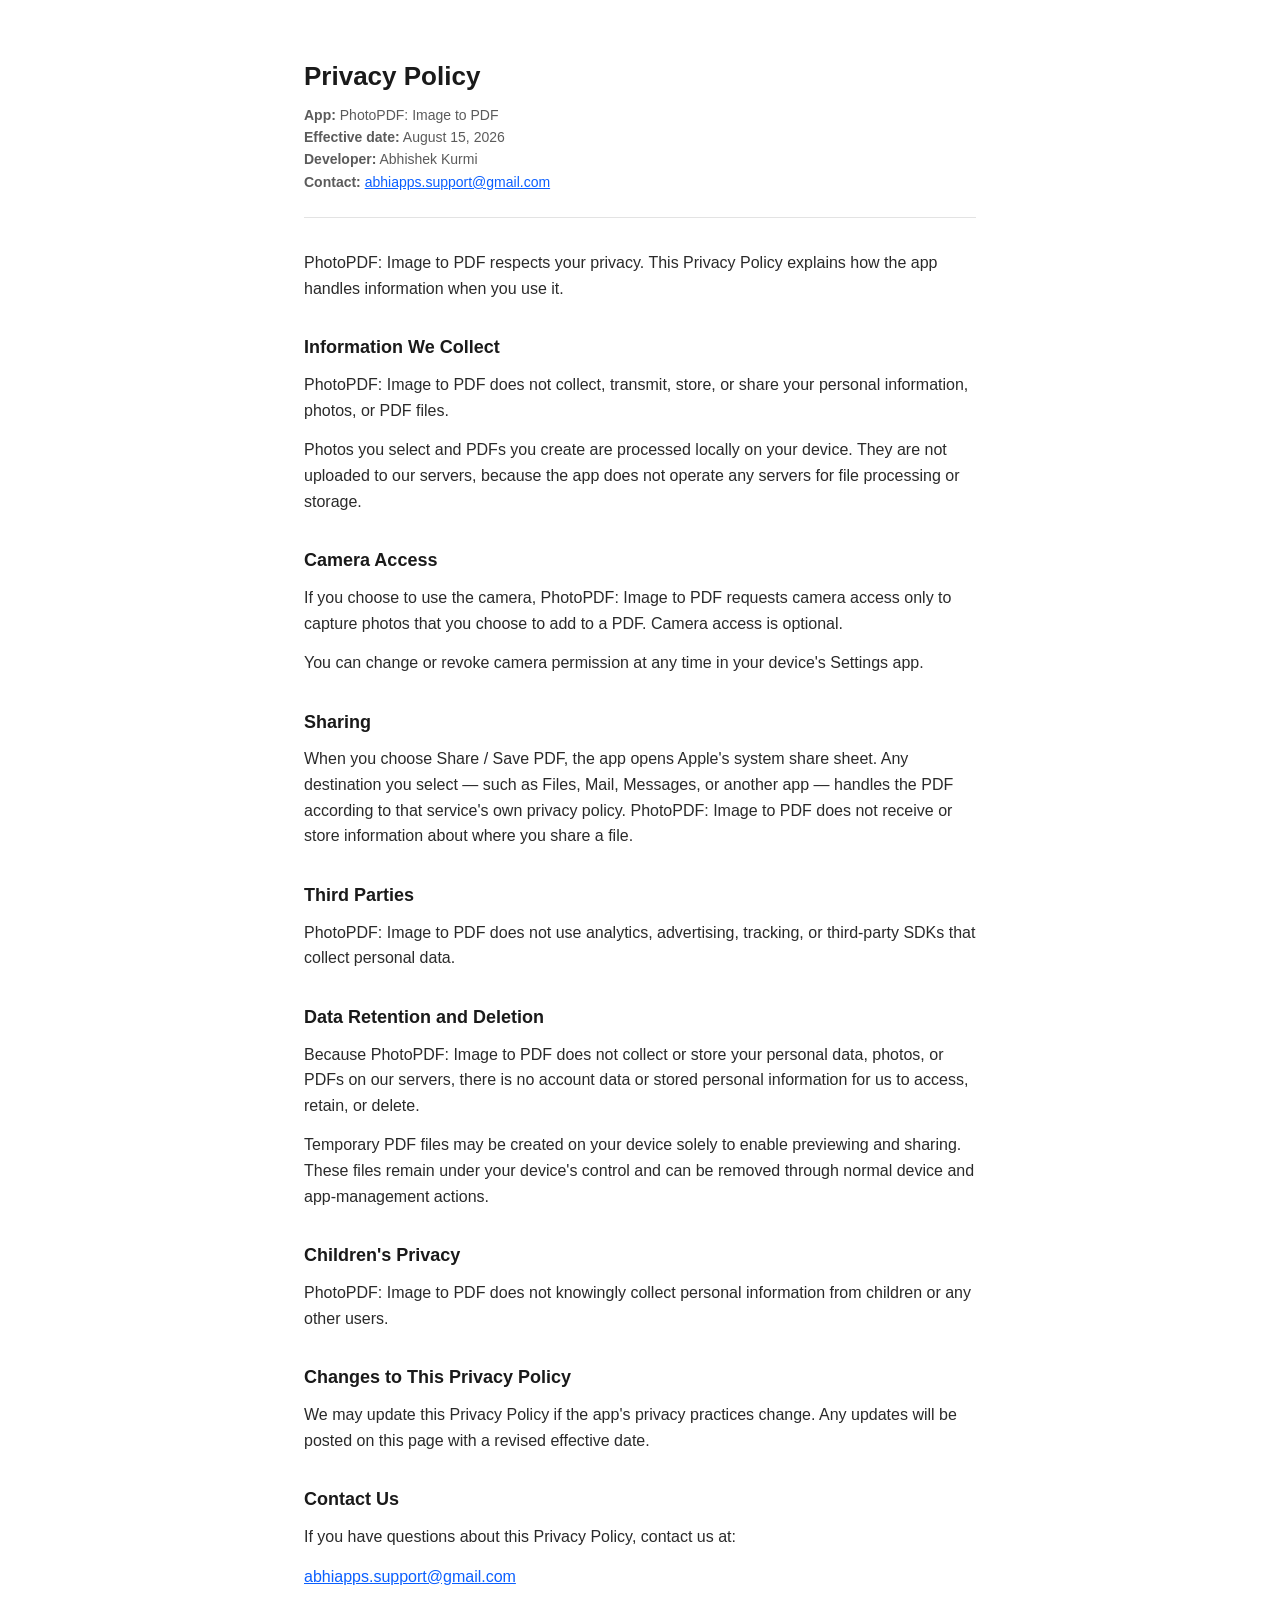
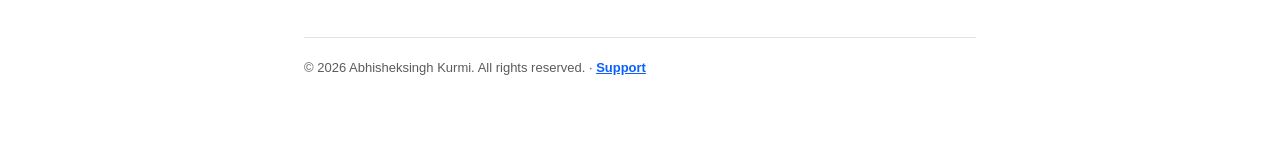
==== privacy/index.html @ f694b5e7 "Add privacy policy route" ====
<!DOCTYPE html>
<html lang="en">
<head>
<meta charset="UTF-8">
<meta name="viewport" content="width=device-width, initial-scale=1.0">
<title>Privacy Policy — PhotoPDF: Image to PDF</title>
<style>
  :root{--text:#1a1a1a;--muted:#5b5b5b;--rule:#e3e3e3;--bg:#ffffff;--link:#0b5fff;}
  *{box-sizing:border-box;}
  body{margin:0;background:var(--bg);color:var(--text);font-family:-apple-system,BlinkMacSystemFont,"Segoe UI",Helvetica,Arial,sans-serif;line-height:1.6;}
  .wrap{max-width:720px;margin:0 auto;padding:56px 24px 80px;}
  h1{font-size:26px;font-weight:700;margin:0 0 6px;}
  .meta{font-size:14px;color:var(--muted);margin:0 0 32px;padding-bottom:24px;border-bottom:1px solid var(--rule);}
  .meta span{display:block;}
  h2{font-size:18px;font-weight:700;margin:32px 0 10px;}
  p{font-size:16px;margin:0 0 14px;color:#2a2a2a;}
  a{color:var(--link);}
  .contact{font-size:16px;margin-top:6px;}
  footer{margin-top:48px;padding-top:20px;border-top:1px solid var(--rule);font-size:13px;color:var(--muted);}
  footer a{font-weight:600;}
</style>
</head>
<body>
<main class="wrap">
  <h1>Privacy Policy</h1>
  <p class="meta">
    <span><strong>App:</strong> PhotoPDF: Image to PDF</span>
    <span><strong>Effective date:</strong> August 15, 2026</span>
    <span><strong>Developer:</strong> Abhishek Kurmi</span>
    <span><strong>Contact:</strong> <a href="mailto:abhiapps.support@gmail.com">abhiapps.support@gmail.com</a></span>
  </p>
  <p>PhotoPDF: Image to PDF respects your privacy. This Privacy Policy explains how the app handles information when you use it.</p>
  <h2>Information We Collect</h2>
  <p>PhotoPDF: Image to PDF does not collect, transmit, store, or share your personal information, photos, or PDF files.</p>
  <p>Photos you select and PDFs you create are processed locally on your device. They are not uploaded to our servers, because the app does not operate any servers for file processing or storage.</p>
  <h2>Camera Access</h2>
  <p>If you choose to use the camera, PhotoPDF: Image to PDF requests camera access only to capture photos that you choose to add to a PDF. Camera access is optional.</p>
  <p>You can change or revoke camera permission at any time in your device's Settings app.</p>
  <h2>Sharing</h2>
  <p>When you choose Share / Save PDF, the app opens Apple's system share sheet. Any destination you select — such as Files, Mail, Messages, or another app — handles the PDF according to that service's own privacy policy. PhotoPDF: Image to PDF does not receive or store information about where you share a file.</p>
  <h2>Third Parties</h2>
  <p>PhotoPDF: Image to PDF does not use analytics, advertising, tracking, or third-party SDKs that collect personal data.</p>
  <h2>Data Retention and Deletion</h2>
  <p>Because PhotoPDF: Image to PDF does not collect or store your personal data, photos, or PDFs on our servers, there is no account data or stored personal information for us to access, retain, or delete.</p>
  <p>Temporary PDF files may be created on your device solely to enable previewing and sharing. These files remain under your device's control and can be removed through normal device and app-management actions.</p>
  <h2>Children's Privacy</h2>
  <p>PhotoPDF: Image to PDF does not knowingly collect personal information from children or any other users.</p>
  <h2>Changes to This Privacy Policy</h2>
  <p>We may update this Privacy Policy if the app's privacy practices change. Any updates will be posted on this page with a revised effective date.</p>
  <h2>Contact Us</h2>
  <p>If you have questions about this Privacy Policy, contact us at:</p>
  <p class="contact"><a href="mailto:abhiapps.support@gmail.com">abhiapps.support@gmail.com</a></p>
  <footer>© 2026 Abhisheksingh Kurmi. All rights reserved. · <a href="../support/">Support</a></footer>
</main>
</body>
</html>
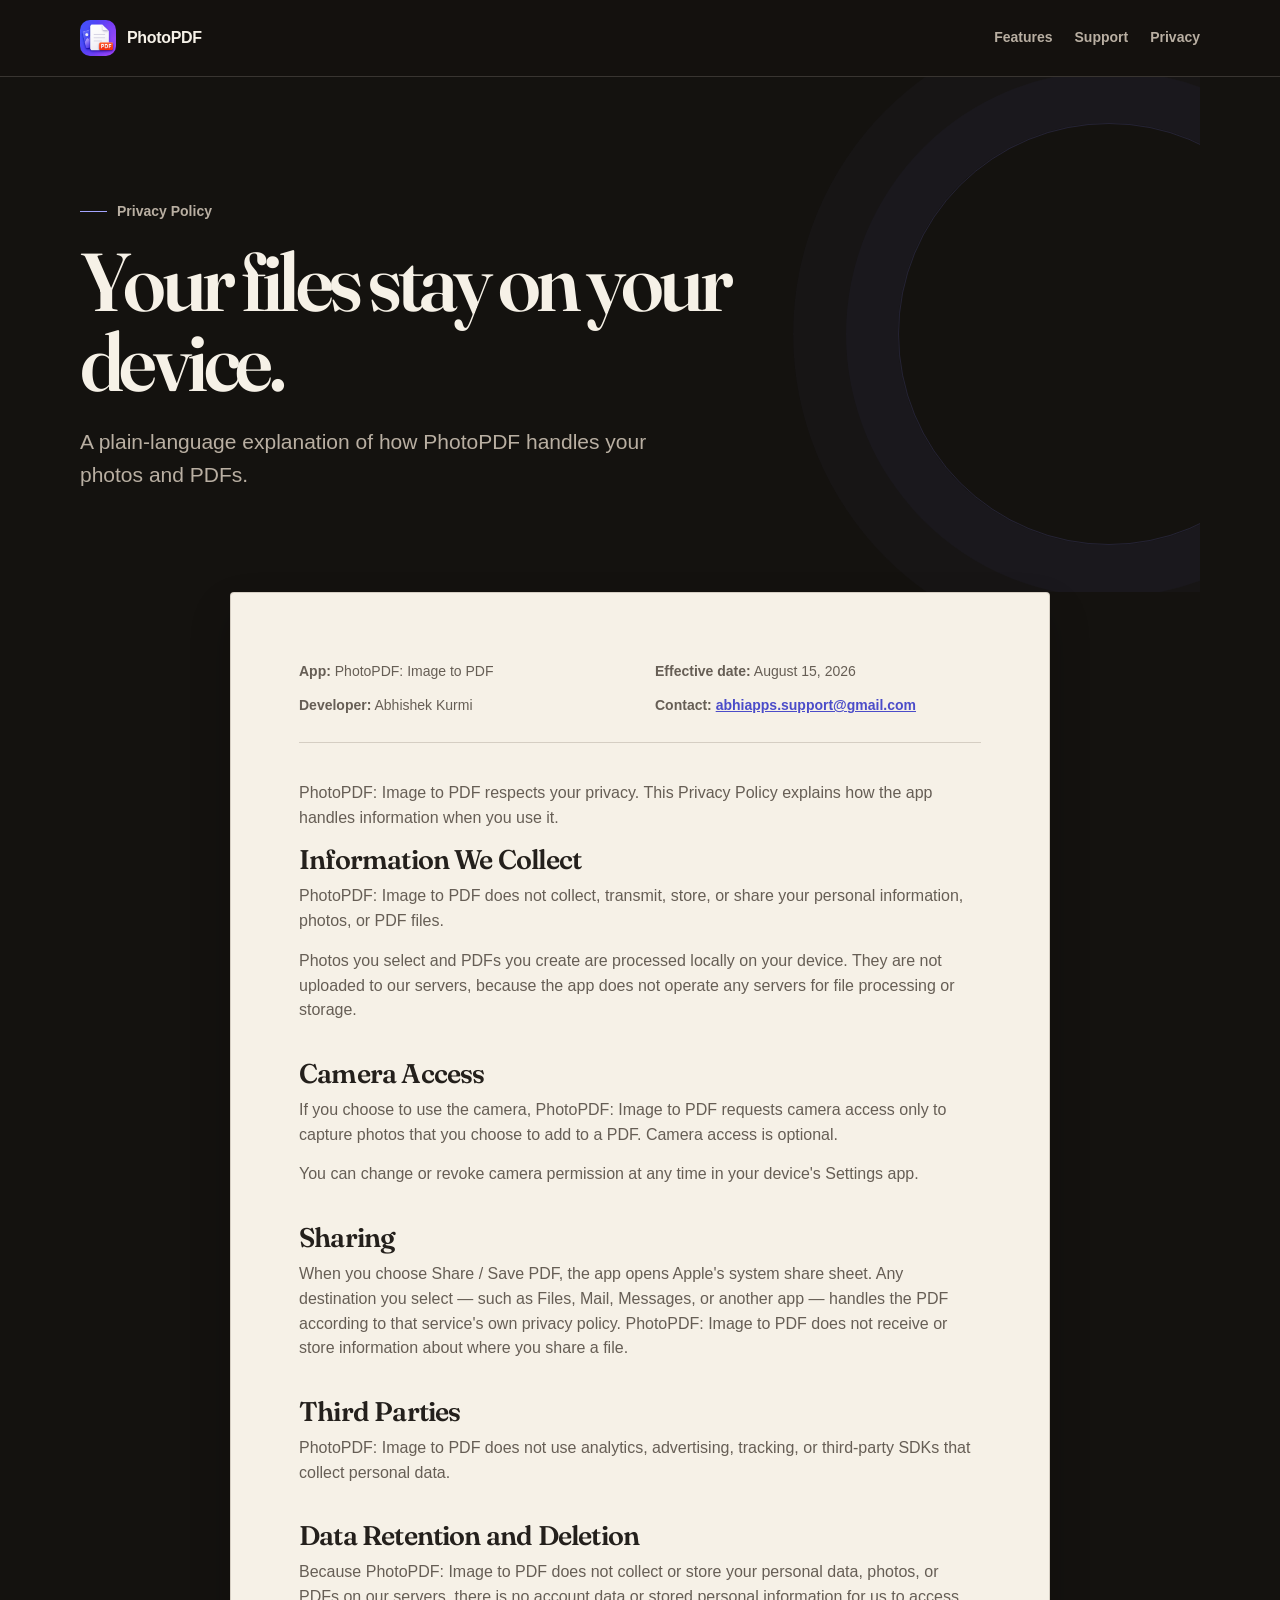
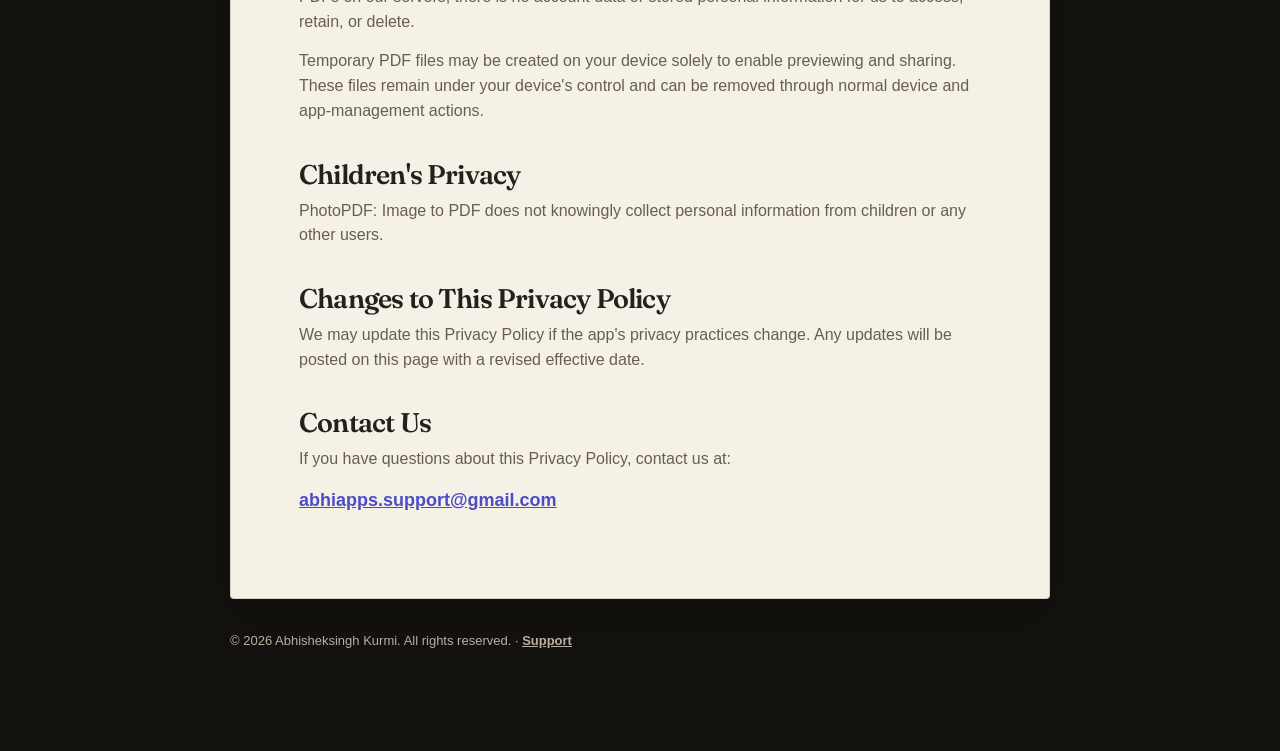
==== commit 240594f2: "Restyle PhotoPDF support and privacy pages" ====
--- a/privacy/index.html
+++ b/privacy/index.html
@@ -1,56 +1,17 @@
-<!DOCTYPE html>
+<!doctype html>
 <html lang="en">
 <head>
-<meta charset="UTF-8">
-<meta name="viewport" content="width=device-width, initial-scale=1.0">
-<title>Privacy Policy — PhotoPDF: Image to PDF</title>
-<style>
-  :root{--text:#1a1a1a;--muted:#5b5b5b;--rule:#e3e3e3;--bg:#ffffff;--link:#0b5fff;}
-  *{box-sizing:border-box;}
-  body{margin:0;background:var(--bg);color:var(--text);font-family:-apple-system,BlinkMacSystemFont,"Segoe UI",Helvetica,Arial,sans-serif;line-height:1.6;}
-  .wrap{max-width:720px;margin:0 auto;padding:56px 24px 80px;}
-  h1{font-size:26px;font-weight:700;margin:0 0 6px;}
-  .meta{font-size:14px;color:var(--muted);margin:0 0 32px;padding-bottom:24px;border-bottom:1px solid var(--rule);}
-  .meta span{display:block;}
-  h2{font-size:18px;font-weight:700;margin:32px 0 10px;}
-  p{font-size:16px;margin:0 0 14px;color:#2a2a2a;}
-  a{color:var(--link);}
-  .contact{font-size:16px;margin-top:6px;}
-  footer{margin-top:48px;padding-top:20px;border-top:1px solid var(--rule);font-size:13px;color:var(--muted);}
-  footer a{font-weight:600;}
-</style>
+  <meta charset="utf-8">
+  <meta name="viewport" content="width=device-width, initial-scale=1">
+  <meta name="theme-color" content="#14120f">
+  <link rel="stylesheet" href="../site-theme.css">
+  <title>Privacy Policy — PhotoPDF: Image to PDF</title>
 </head>
 <body>
-<main class="wrap">
-  <h1>Privacy Policy</h1>
-  <p class="meta">
-    <span><strong>App:</strong> PhotoPDF: Image to PDF</span>
-    <span><strong>Effective date:</strong> August 15, 2026</span>
-    <span><strong>Developer:</strong> Abhishek Kurmi</span>
-    <span><strong>Contact:</strong> <a href="mailto:abhiapps.support@gmail.com">abhiapps.support@gmail.com</a></span>
-  </p>
-  <p>PhotoPDF: Image to PDF respects your privacy. This Privacy Policy explains how the app handles information when you use it.</p>
-  <h2>Information We Collect</h2>
-  <p>PhotoPDF: Image to PDF does not collect, transmit, store, or share your personal information, photos, or PDF files.</p>
-  <p>Photos you select and PDFs you create are processed locally on your device. They are not uploaded to our servers, because the app does not operate any servers for file processing or storage.</p>
-  <h2>Camera Access</h2>
-  <p>If you choose to use the camera, PhotoPDF: Image to PDF requests camera access only to capture photos that you choose to add to a PDF. Camera access is optional.</p>
-  <p>You can change or revoke camera permission at any time in your device's Settings app.</p>
-  <h2>Sharing</h2>
-  <p>When you choose Share / Save PDF, the app opens Apple's system share sheet. Any destination you select — such as Files, Mail, Messages, or another app — handles the PDF according to that service's own privacy policy. PhotoPDF: Image to PDF does not receive or store information about where you share a file.</p>
-  <h2>Third Parties</h2>
-  <p>PhotoPDF: Image to PDF does not use analytics, advertising, tracking, or third-party SDKs that collect personal data.</p>
-  <h2>Data Retention and Deletion</h2>
-  <p>Because PhotoPDF: Image to PDF does not collect or store your personal data, photos, or PDFs on our servers, there is no account data or stored personal information for us to access, retain, or delete.</p>
-  <p>Temporary PDF files may be created on your device solely to enable previewing and sharing. These files remain under your device's control and can be removed through normal device and app-management actions.</p>
-  <h2>Children's Privacy</h2>
-  <p>PhotoPDF: Image to PDF does not knowingly collect personal information from children or any other users.</p>
-  <h2>Changes to This Privacy Policy</h2>
-  <p>We may update this Privacy Policy if the app's privacy practices change. Any updates will be posted on this page with a revised effective date.</p>
-  <h2>Contact Us</h2>
-  <p>If you have questions about this Privacy Policy, contact us at:</p>
-  <p class="contact"><a href="mailto:abhiapps.support@gmail.com">abhiapps.support@gmail.com</a></p>
-  <footer>© 2026 Abhisheksingh Kurmi. All rights reserved. · <a href="../support/">Support</a></footer>
-</main>
+  <header class="site-header"><nav class="site-shell site-nav" aria-label="Primary navigation"><a class="brand" href="../" aria-label="PhotoPDF home"><img src="../support/app-icon.png" alt=""><span>PhotoPDF</span></a><div class="site-links"><a href="../#features">Features</a><a href="../support/">Support</a><a href="./" aria-current="page">Privacy</a></div></nav></header>
+  <main>
+    <header class="site-shell page-hero"><p class="page-note">Privacy Policy</p><h1>Your files stay on your device.</h1><p class="page-intro">A plain-language explanation of how PhotoPDF handles your photos and PDFs.</p></header>
+    <div class="site-shell page-content"><article class="policy-document"><div class="policy-meta"><span><strong>App:</strong> PhotoPDF: Image to PDF</span><span><strong>Effective date:</strong> August 15, 2026</span><span><strong>Developer:</strong> Abhishek Kurmi</span><span><strong>Contact:</strong> <a href="mailto:abhiapps.support@gmail.com">abhiapps.support@gmail.com</a></span></div><p>PhotoPDF: Image to PDF respects your privacy. This Privacy Policy explains how the app handles information when you use it.</p><h2>Information We Collect</h2><p>PhotoPDF: Image to PDF does not collect, transmit, store, or share your personal information, photos, or PDF files.</p><p>Photos you select and PDFs you create are processed locally on your device. They are not uploaded to our servers, because the app does not operate any servers for file processing or storage.</p><h2>Camera Access</h2><p>If you choose to use the camera, PhotoPDF: Image to PDF requests camera access only to capture photos that you choose to add to a PDF. Camera access is optional.</p><p>You can change or revoke camera permission at any time in your device's Settings app.</p><h2>Sharing</h2><p>When you choose Share / Save PDF, the app opens Apple's system share sheet. Any destination you select — such as Files, Mail, Messages, or another app — handles the PDF according to that service's own privacy policy. PhotoPDF: Image to PDF does not receive or store information about where you share a file.</p><h2>Third Parties</h2><p>PhotoPDF: Image to PDF does not use analytics, advertising, tracking, or third-party SDKs that collect personal data.</p><h2>Data Retention and Deletion</h2><p>Because PhotoPDF: Image to PDF does not collect or store your personal data, photos, or PDFs on our servers, there is no account data or stored personal information for us to access, retain, or delete.</p><p>Temporary PDF files may be created on your device solely to enable previewing and sharing. These files remain under your device's control and can be removed through normal device and app-management actions.</p><h2>Children's Privacy</h2><p>PhotoPDF: Image to PDF does not knowingly collect personal information from children or any other users.</p><h2>Changes to This Privacy Policy</h2><p>We may update this Privacy Policy if the app's privacy practices change. Any updates will be posted on this page with a revised effective date.</p><h2>Contact Us</h2><p>If you have questions about this Privacy Policy, contact us at:</p><p class="policy-contact"><a href="mailto:abhiapps.support@gmail.com">abhiapps.support@gmail.com</a></p></article><footer class="policy-footer">© 2026 Abhisheksingh Kurmi. All rights reserved. · <a href="../support/">Support</a></footer></div>
+  </main>
 </body>
 </html>
--- a/site-theme.css
+++ b/site-theme.css
@@ -0,0 +1,5 @@
+@import url('https://fonts.googleapis.com/css2?family=Fraunces:opsz,wght@9..144,500;9..144,600;9..144,700&display=swap');
+:root{color-scheme:dark;--night:#14120f;--night-raised:#1d1915;--paper:#f6f1e7;--ink:#24201c;--quiet:#b9afa2;--muted:#665e55;--brand:#7b7df5;--brand-strong:#a4a5ff;--focus:#c2c3ff;--line:rgba(246,241,231,.16);--paper-line:rgba(60,47,33,.18);--serif:"Fraunces",Iowan Old Style,Georgia,serif;--system:-apple-system,BlinkMacSystemFont,"SF Pro Text","Segoe UI",sans-serif}*{box-sizing:border-box}html{scroll-behavior:smooth}body{min-width:320px;margin:0;background:var(--night);color:var(--quiet);font-family:var(--system);line-height:1.55;-webkit-font-smoothing:antialiased}a{color:inherit}a:focus-visible,summary:focus-visible{outline:3px solid var(--focus);outline-offset:5px;border-radius:4px}.site-shell{width:min(1120px,calc(100% - 48px));margin:auto}.site-header{border-bottom:1px solid var(--line);background:rgba(20,18,15,.92)}.site-nav{display:flex;min-height:76px;align-items:center;justify-content:space-between;gap:24px}.brand{display:flex;align-items:center;gap:11px;color:var(--paper);font-size:16px;font-weight:700;letter-spacing:-.02em;text-decoration:none}.brand img{width:36px;height:36px;border-radius:10px}.site-links{display:flex;gap:22px;color:var(--quiet);font-size:14px;font-weight:600}.site-links a{text-decoration:none}.site-links a:hover{color:var(--paper)}.page-hero{position:relative;overflow:hidden;padding:clamp(66px,10vw,124px) 0 clamp(60px,8vw,100px)}.page-hero::after{position:absolute;top:50%;right:-120px;width:420px;height:420px;border:1px solid rgba(123,125,245,.16);border-radius:50%;box-shadow:0 0 0 52px rgba(123,125,245,.035),0 0 0 105px rgba(123,125,245,.022);content:"";transform:translateY(-50%);pointer-events:none}.page-hero>*{position:relative;z-index:1}.page-note{display:flex;align-items:center;gap:10px;margin:0 0 19px;color:var(--quiet);font-size:14px;font-weight:620}.page-note::before{width:27px;border-top:1px solid var(--brand-strong);content:""}.page-hero h1,.content-section h2,.support-step h3,.contact-panel h2{font-family:var(--serif)}.page-hero h1{max-width:780px;margin:0;color:var(--paper);font-size:clamp(53px,7vw,82px);font-weight:600;line-height:.98;letter-spacing:-.055em}.page-intro{max-width:630px;margin:24px 0 0;color:var(--quiet);font-size:clamp(18px,2vw,21px);line-height:1.55}.page-content{padding:0 0 100px}.content-section{margin-top:24px;padding:clamp(30px,5vw,54px);border:1px solid var(--paper-line);border-radius:4px;background:var(--paper);color:var(--ink);box-shadow:0 20px 42px rgba(0,0,0,.2)}.content-section h2{margin:0 0 24px;color:var(--ink);font-size:clamp(31px,4vw,46px);font-weight:600;line-height:1.04;letter-spacing:-.045em}.content-section p{max-width:760px;margin:0 0 16px;color:var(--muted)}.content-section a,.policy-document a{color:#4b4cc9;font-weight:650}.site-footer{display:flex;justify-content:space-between;gap:22px;padding:31px 0 40px;border-top:1px solid var(--line);color:var(--quiet);font-size:13px}.site-footer a{font-weight:650;text-decoration:none}.site-footer a:hover{color:var(--paper)}
+.support-hero{padding-bottom:72px}.email-button{display:inline-flex;align-items:center;justify-content:center;min-height:48px;margin-top:29px;padding:11px 17px;border:1px solid var(--brand);border-radius:3px;background:var(--brand);color:#fff;font-size:15px;font-weight:720;text-decoration:none}.email-button:hover{background:#696be8}.steps{display:grid;gap:0;margin:0;padding:0;list-style:none;counter-reset:steps}.support-step{display:grid;grid-template-columns:54px 1fr;gap:18px;padding:24px 0;border-top:1px dashed var(--paper-line);counter-increment:steps}.support-step:first-child{padding-top:0;border-top:0}.support-step::before{display:grid;width:38px;height:38px;place-items:center;border:1px solid var(--ink);border-radius:50%;content:counter(steps);font-size:13px;font-weight:700}.support-step h3{margin:1px 0 7px;color:var(--ink);font-size:25px;font-weight:600;line-height:1.08;letter-spacing:-.03em}.support-step p{margin:0}.faq-list{border-top:1px solid var(--paper-line)}.faq-list details{border-bottom:1px solid var(--paper-line)}.faq-list summary{position:relative;padding:19px 41px 19px 0;cursor:pointer;color:var(--ink);font-weight:720;list-style:none}.faq-list summary::-webkit-details-marker{display:none}.faq-list summary::after{position:absolute;top:16px;right:2px;color:var(--brand);content:"+";font-size:25px;font-weight:400;line-height:1}.faq-list details[open] summary::after{transform:rotate(45deg)}.faq-list p{max-width:710px;margin:-2px 0 20px}.contact-panel{display:grid;grid-template-columns:1fr auto;gap:28px;align-items:center;margin-top:24px;padding:clamp(30px,5vw,52px);border:1px solid var(--line);border-radius:4px;background:var(--night-raised)}.contact-panel h2{margin:0 0 10px;color:var(--paper);font-size:clamp(29px,4vw,42px);font-weight:600;line-height:1.02;letter-spacing:-.04em}.contact-panel p{max-width:550px;margin:0;color:var(--quiet)}.contact-panel .email-button{margin:0;white-space:nowrap}
+.policy-document{max-width:820px;margin:auto;padding:clamp(31px,6vw,68px);border:1px solid var(--paper-line);border-radius:4px;background:var(--paper);color:var(--ink);box-shadow:0 20px 42px rgba(0,0,0,.2)}.policy-meta{display:grid;grid-template-columns:repeat(2,minmax(0,1fr));gap:13px 30px;margin:0 0 38px;padding:0 0 25px;border-bottom:1px solid var(--paper-line);color:var(--muted);font-size:14px}.policy-meta span{display:block}.policy-document h2{margin:36px 0 9px;color:var(--ink);font-family:var(--serif);font-size:27px;font-weight:600;line-height:1.1;letter-spacing:-.03em}.policy-document h2:first-of-type{margin-top:0}.policy-document p{max-width:690px;margin:0 0 15px;color:var(--muted)}.policy-contact{margin-top:8px!important;font-size:18px}.policy-footer{max-width:820px;margin:32px auto 0;color:var(--quiet);font-size:13px}.policy-footer a{font-weight:650}
+@media(max-width:680px){.site-shell{width:min(100% - 30px,1120px)}.site-nav{min-height:68px}.site-links{gap:15px}.site-links a:first-child{display:none}.page-hero{padding:55px 0}.page-hero h1{font-size:51px}.page-intro{font-size:18px}.page-content{padding-bottom:70px}.content-section{margin-top:15px;padding:29px 25px}.support-step{grid-template-columns:42px 1fr;gap:14px}.contact-panel{grid-template-columns:1fr}.contact-panel .email-button{justify-self:start;white-space:normal}.policy-document{padding:30px 24px}.policy-meta{grid-template-columns:1fr;gap:7px;margin-bottom:30px}.site-footer{flex-direction:column;padding:27px 0 32px}.policy-footer{margin-top:26px}}@media(prefers-reduced-motion:reduce){html{scroll-behavior:auto}.faq-list summary::after{transition:none}}
